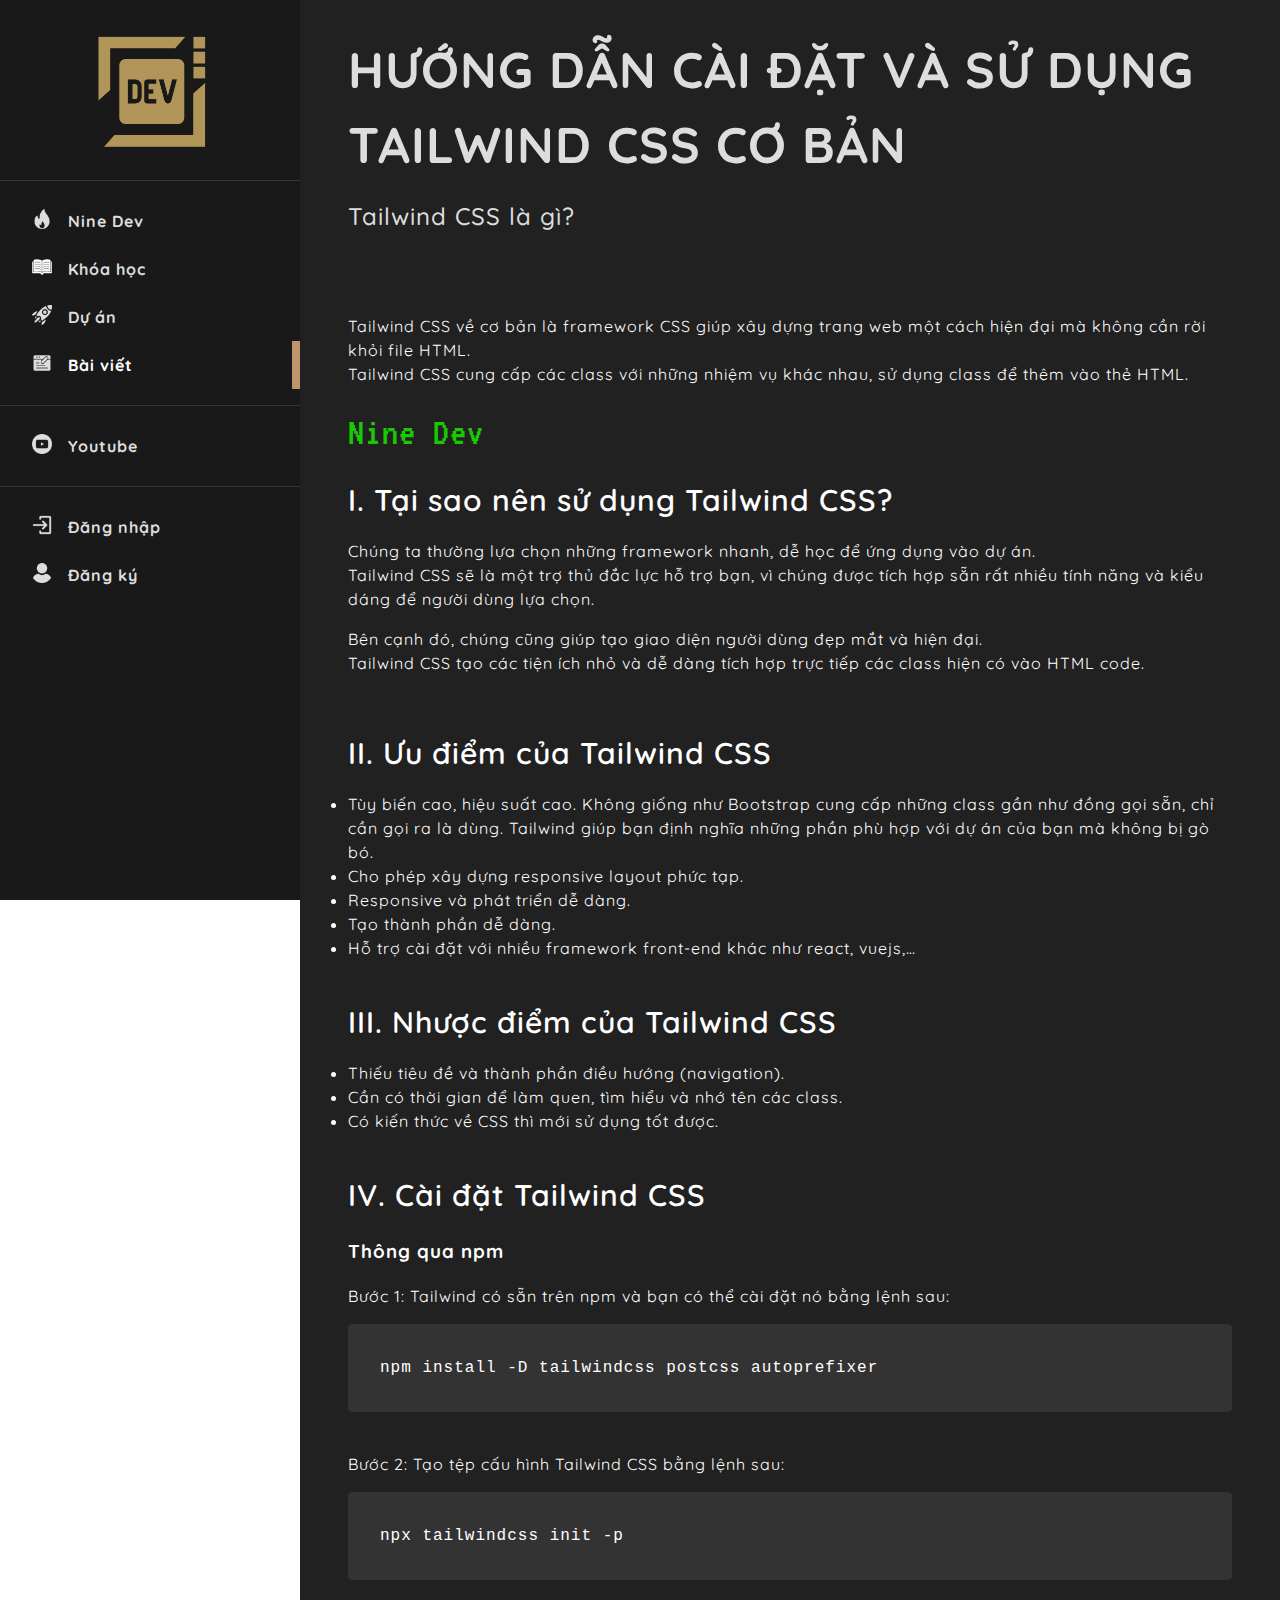
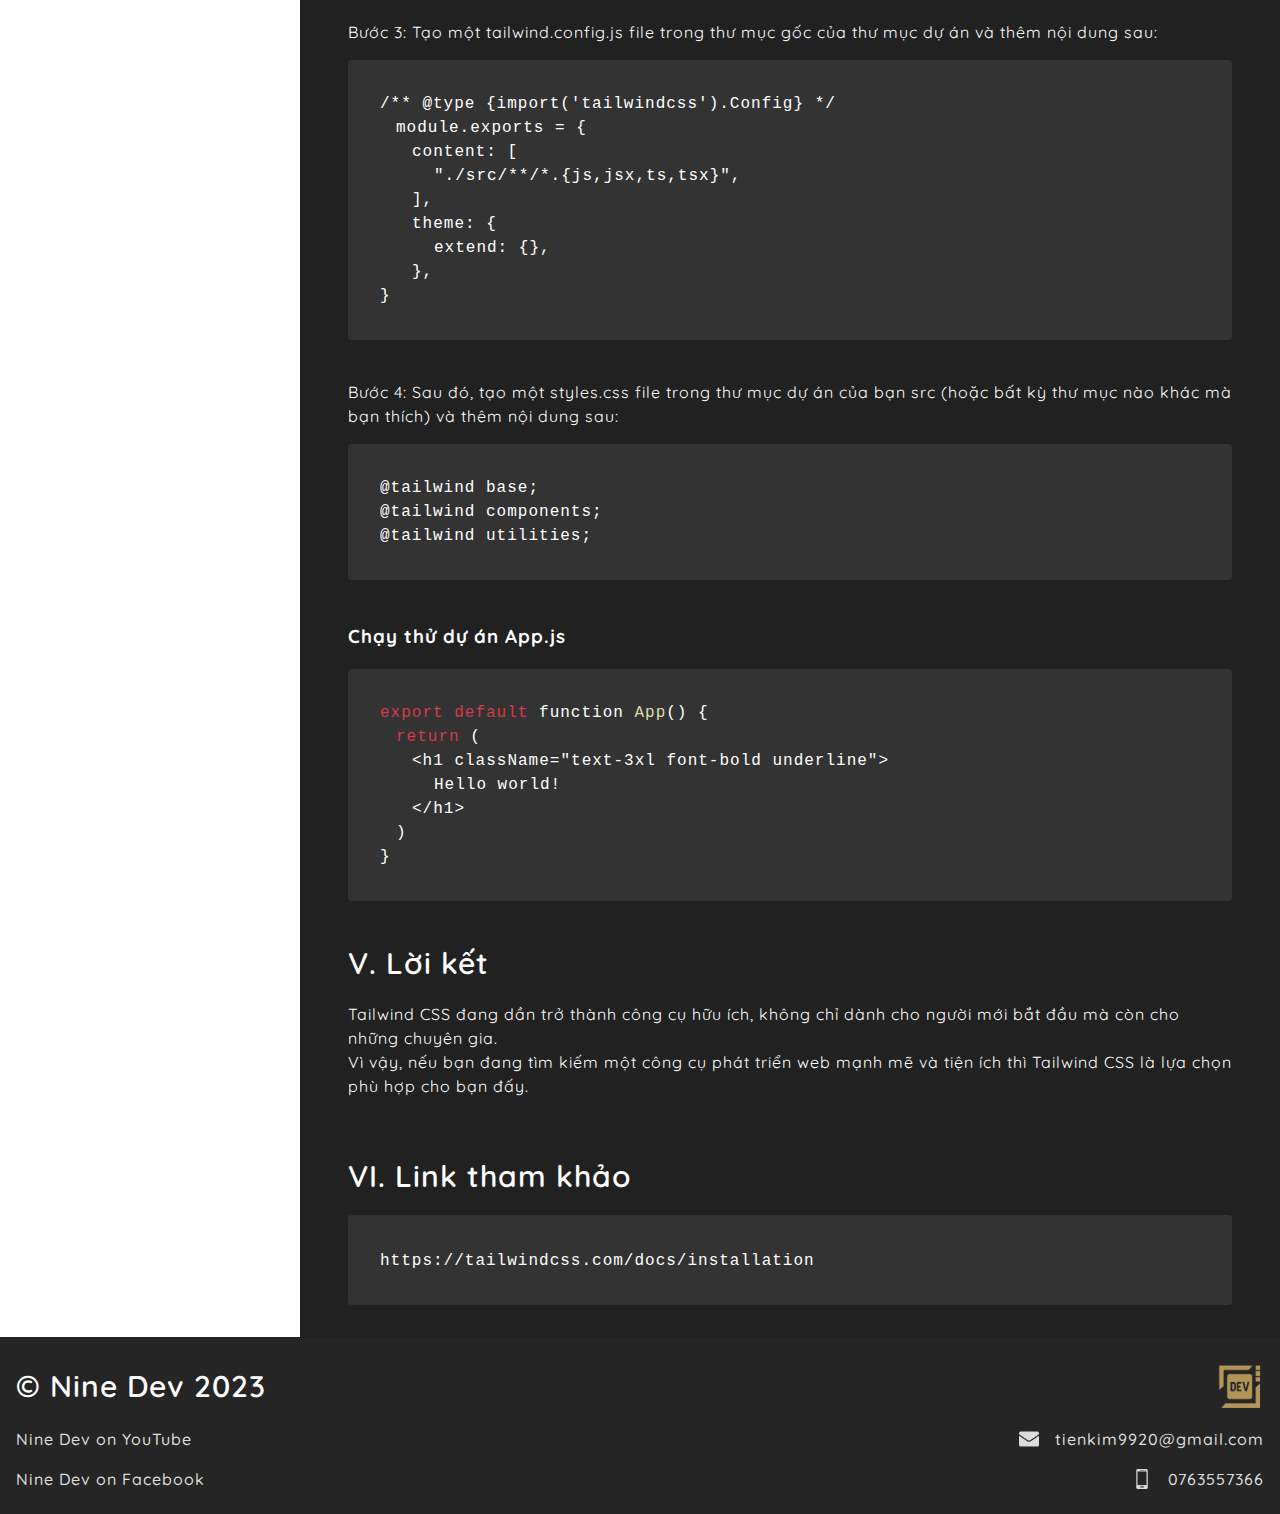
==== blogs/huong-dan-va-cai-dat-TAILWIND/index.html @ 5c7cef08 "tailwincss" ====
<!DOCTYPE html>
<html lang="en">

<head>
  <meta charset="UTF-8">
  <meta http-equiv="X-UA-Compatible" content="IE=edge">
  <meta name="viewport" content="width=device-width, initial-scale=1">
  </noscript>

  <!-- Nội dung cần phải thay đổi -->
  <title>useEffect là gì? Cách sử dụng useEffect trong React Hook</title>
  <link rel="canonical" href="https://ninedev.net/blogs/useeffect-la-gi" />
  <link rel="shortlink" href="https://ninedev.net/blogs/useeffect-la-gi" />
  <meta name="news_keywords"
    content="Học Lập Trình Trực Tuyến, useEffect là gì?, sử dụng useEffect trong React Hook, tìm hiểu về useEffect trong React Hook, tính chất của useEffect Hook" />
  <meta name="keywords"
    content="Học Lập Trình Trực Tuyến, useEffect là gì?, sử dụng useEffect trong React Hook, tìm hiểu về useEffect trong React Hook, tính chất của useEffect Hook" />
  <meta property="og:type" content="useEffect là gì? Cách sử dụng useEffect trong React Hook" />
  <meta property="og:url" content="https://ninedev.net/blogs/useeffect-la-gi" />
  <meta property="og:title" content="useEffect là gì? Cách sử dụng useEffect trong React Hook" />
  <meta name="description"
    content="Vòng đời của một Component trong React Hook còn được gọi là Life Cycle Hook là một phần rất quan trọng khi ta xây dụng component. Tuy nhiên, một functional component lại không thể làm việc với các Life Cycle một cách thông thường và useEffect Hooks được sinh ra để thực hiện việc này. Vây, useEffect là gì? Tại sao chúng ta lại nên sử dụng useEffect? Bài viết này sẽ giải đáp những thắc mắc trên giúp bạn!" />
  <meta name="og:description"
    content="Vòng đời của một Component trong React Hook còn được gọi là Life Cycle Hook là một phần rất quan trọng khi ta xây dụng component. Tuy nhiên, một functional component lại không thể làm việc với các Life Cycle một cách thông thường và useEffect Hooks được sinh ra để thực hiện việc này. Vây, useEffect là gì? Tại sao chúng ta lại nên sử dụng useEffect? Bài viết này sẽ giải đáp những thắc mắc trên giúp bạn!" />
  <!-- Nội dung cần phải thay đổi -->

  <meta property="og:site_name" content="Nine Dev - Phát Triển Tư Duy Lập Trình" />
  <meta property="og:image" content="https://ninedev.net/img/logo-share.jpg" />
  <meta property="og:image:url" content="https://ninedev.net/img/logo-share.jpg" />
  <meta property="og:image:type" content="website">
  <meta property="og:image:width" content="294" />
  <meta property="og:image:height" content="294" />
  <meta property="og:image:alt" content="https://ninedev.net/img/logo-share.jpg">
  <link rel="apple-touch-icon" sizes="180x180" href="/img/logo.png" />
  <link rel="icon" type="image/png" href="/img/logo.png" />
  <link rel="shortcut icon" href="https://ninedev.net/img/logo.png" type="image/x-icon">
  <link rel="stylesheet" href="/css/share.css">
  <link rel="stylesheet" href="/css/index.css">
  <link rel="stylesheet" href="/css/blogs.css">

  <!-- Google tag (gtag.js) -->
  <script async src="https://www.googletagmanager.com/gtag/js?id=G-44Y1HV8L61"></script>
  <script>
    window.dataLayer = window.dataLayer || [];
    function gtag() { dataLayer.push(arguments); }
    gtag('js', new Date());

    gtag('config', 'G-44Y1HV8L61');
  </script>
</head>
<style>
  .img {
    display: flex;
    justify-content: center;
    margin: 2rem 0;
  }

  .img img {
    width: 752px;
    height: 342px;


  }

  a {
    color: #551A8B;
  }
</style>

<body>
  <div class="wrapper-parent-ninedev">
    <div class="wrapper-header-laptop" id="wrapper-header-laptop">
      <div class="group-header-logo border-bottom">
        <a href="/" class="box-header-logo">
          <img class="img-header-logo" src="/img/logo.png" alt="Nine dev là nền tảng học lập trình trực tuyến">
        </a>
      </div>
      <div class="group-header-nav border-bottom">
        <a href="/" class="item-nav">
          <img class="img-item-nav" src="/img/fire-grey.png" />
          <div class="txt-item-nav">Nine Dev</div>
        </a>
        <a href="/all-course" class="item-nav">
          <img class="img-item-nav" src="/img/learn-white.png" />
          <div class="txt-item-nav">Khóa học</div>
        </a>
        <a href="/all-project" class="item-nav">
          <img class="img-item-nav" src="/img/start-up-grey.png" />
          <div class="txt-item-nav">Dự án</div>
        </a>
        <a href="/blogs" class="item-nav active">
          <img class="img-item-nav" src="/img/blogging.png" />
          <div class="txt-item-nav active">Bài viết</div>
        </a>
      </div>
      <div class="group-header-nav border-bottom">
        <a href="https://www.youtube.com/@ninedev99" target="_blank" class="item-nav">
          <img class="img-item-nav" src="/img/youtube-grey.png"
            alt="Truy cập vào channel youtube của Nine dev để có nhiều thông tin hơn" />
          <div class="txt-item-nav">Youtube</div>
        </a>
      </div>
      <div id="userInfo" class="group-header-nav">
        <a href="/login" class="item-nav">
          <img class="img-item-nav" src="/img/login-grey.png" alt="Đăng nhập để trở thành thành viên của Nine Dev" />
          <div class="txt-item-nav">Đăng nhập</div>
        </a>
        <a href="/signup" class="item-nav">
          <img class="img-item-nav" src="/img/user-grey.png" alt="Đăng ký để trở thành thành viên của Nine Dev" />
          <div class="txt-item-nav">Đăng ký</div>
        </a>
      </div>
    </div>
    <div class="wrapper-header-mobile">
      <div class="group-header-mobile">
        <div class="group-header-logo">
          <a href="/" class="box-header-logo">
            <img class="img-header-logo" src="/img/logo.png" alt="" alt="nestjs cơ bản">
          </a>
        </div>
        <div id="burger" class="burger">
          <div class="strip burger-strip-2">
            <div></div>
            <div></div>
            <div></div>
          </div>
        </div>
      </div>
    </div>
    <!-- Chỗ chỉnh sửa tiêu đề content nội dụng -->
    <div class="wrapper-body">
      <div class="group-body">
        <div class="box-body-intro">
          <div class="flex-1">
            <h1 class="title-body-main">HƯỚNG DẪN CÀI ĐẶT VÀ SỬ DỤNG TAILWIND CSS CƠ BẢN</h1>
            <h2 class="title-body-sub">Tailwind CSS là gì?</h2><br><br>
            <p style="color: #fff;">Tailwind CSS về cơ bản là framework CSS giúp xây dựng trang web một cách hiện đại mà không cần rời khỏi file HTML. <br> Tailwind CSS cung cấp các class với những nhiệm vụ khác nhau, sử dụng class để thêm vào thẻ HTML.</p>
          </div>
          <div class="flex-1 box-hello-intro">
            <div class="title-bg-intro">Nine Dev</div>
          </div>
        </div>
      </div>
      <div class="wrapper-blogs-text">
        <h2 style="margin-top: 1rem; font-weight: 600;">I. Tại sao nên sử dụng Tailwind CSS?</h2>
        <!-- Chỗ viết Content Nội Dung -->
        <p>Chúng ta thường lựa chọn những framework nhanh, dễ học để ứng dụng vào dự án. <br> Tailwind CSS sẽ là một trợ thủ đắc lực hỗ trợ bạn, vì chúng được tích hợp sẵn rất nhiều tính năng và kiểu dáng để người dùng lựa chọn.</p>
        <p>Bên cạnh đó, chúng cũng giúp tạo giao diện người dùng đẹp mắt và hiện đại. <br> Tailwind CSS tạo các tiện ích nhỏ và dễ dàng tích hợp trực tiếp các class hiện có vào HTML code.</p><br>
        <h2 style="margin-top: 1rem; font-weight: 600;">II. Ưu điểm của Tailwind CSS</h2>
        <li>Tùy biến cao, hiệu suất cao. Không giống như Bootstrap cung cấp những class gần như đồng gọi sẵn, chỉ cần gọi ra là dùng. Tailwind giúp bạn định nghĩa những phần phù hợp với dự án của bạn mà không bị gò bó.</li>
        <li>Cho phép xây dựng responsive layout phức tạp.</li>
        <li>Responsive và phát triển dễ dàng.</li>
        <li>Tạo thành phần dễ dàng.</li>
        <li>Hỗ trợ cài đặt với nhiều framework front-end khác như react, vuejs,…</li><br>
        <h2 style="margin-top: 1rem; font-weight: 600;">III. Nhược điểm của Tailwind CSS</h2>
        <li>Thiếu tiêu đề và thành phần điều hướng (navigation).</li>
        <li>Cần có thời gian để làm quen, tìm hiểu và nhớ tên các class.</li>
        <li>Có kiến thức về CSS thì mới sử dụng tốt được.</li><br>
        <h2 style="margin-top: 1rem; font-weight: 600;">IV. Cài đặt Tailwind CSS</h2>
        <h3>Thông qua npm</h3>
        <p>Bước 1: Tailwind có sẵn trên npm và bạn có thể cài đặt nó bằng lệnh sau:</p>
        <div class="wrapper-render-code">
            <code>
                <div class="">npm install -D tailwindcss postcss autoprefixer</div>
            </code>
        </div><br>
        <p>Bước 2: Tạo tệp cấu hình Tailwind CSS bằng lệnh sau:</p>
        <div class="wrapper-render-code">
            <code>
                <div class="">npx tailwindcss init -p</div>
            </code>
        </div><br>
        <p>Bước 3: Tạo một tailwind.config.js file trong thư mục gốc của thư mục dự án và thêm nội dung sau:</p>
        <div class="wrapper-render-code">
            <code>
                <div class="">/** @type {import('tailwindcss').Config} */</div>
                    <div class="pl-1">module.exports = {</div>
                        <div class="pl-2"> content: [</div>
                            <div class="pl-3">"./src/**/*.{js,jsx,ts,tsx}",</div>
                        <div class="pl-2">],</div>
                        <div class="pl-2">theme: {</div>
                            <div class="pl-3">extend: {},</div>
                        <div class="pl-2">},</div>
                        <div class="pl-2"></div>
                    <div class="">}</div>
            </code>
        </div><br>
        <p>Bước 4: Sau đó, tạo một styles.css file trong thư mục dự án của bạn src (hoặc bất kỳ thư mục nào khác mà bạn thích) và thêm nội dung sau:</p>
        <div class="wrapper-render-code">
            <code>
                <div class="">@tailwind base;</div>
                <div class="">@tailwind components;</div>
                <div class="">@tailwind utilities;</div>
            </code>
        </div><br>
        
        <h3>Chạy thử dự án App.js</h3>
        <div class="wrapper-render-code">
            <code>
                <div class=""><span class="keyword">export default</span> function <span class="function">App</span>() {</div>
                    <div class="pl-1"><span class="keyword">return</span> (</div>
                        <div class="pl-2">&lt;h1 className="text-3xl font-bold underline"&gt;</div>
                            <div class="pl-3">Hello world!</div>
                        <div class="pl-2">&lt;/h1&gt;</div>
                    <div class="pl-1">)</div>
                <div class="">}</div>
            </code>
        </div><br>
        <h2 style="margin-top: 1rem; font-weight: 600;">V. Lời kết</h2>
        <p>Tailwind CSS đang dần trở thành công cụ hữu ích, không chỉ dành cho người mới bắt đầu mà còn cho những chuyên gia. <br> Vì vậy, nếu bạn đang tìm kiếm một công cụ phát triển web mạnh mẽ và tiện ích thì Tailwind CSS là lựa chọn phù hợp cho bạn đấy.</p><br>
        <h2 style="margin-top: 1rem; font-weight: 600;">VI. Link tham khảo</h2>
        <div class="wrapper-render-code">
            <code>
                <a style="color: #fff;" href="https://tailwindcss.com/docs/installation" target="_blank">https://tailwindcss.com/docs/installation</a>

            </code>
        </div>
    </div>  
    </div>
  </div>
  <div class="wrapper-footer-ninedev">
    <div class="group-footer-ninedev">
      <div class="box-footer">
        <div class="title-footer">© Nine Dev 2023</div>
        <div class="d-flex align-items-center">
          <img class="img-footer-ninedev" src="/img/logo.png" />
        </div>
      </div>
      <div class="box-footer">
        <div class="txt-footer">Nine Dev on YouTube</div>
        <div class="d-flex align-items-center cl-1">
          <img class="img-footer" src="/img/email-grey.png" />
          <div class="txt-footer">tienkim9920@gmail.com</div>
        </div>
      </div>
      <div class="box-footer">
        <div class="txt-footer">Nine Dev on Facebook</div>
        <div class="d-flex align-items-center cl-1">
          <img class="img-footer" src="/img/smartphone-grey.png" />
          <div class="txt-footer">0763557366</div>
        </div>
      </div>
    </div>
  </div>

  <script src="/logic/navbar.js"></script>
</body>

</html>
---- css/share.css ----
@import url("https://fonts.googleapis.com/css2?&family=VT323&family=Quicksand:wght@300;400;500;600;700&display=swap");

html {
  scroll-behavior: smooth;
}

body {
  font-family: "Quicksand", sans-serif;
  margin: 0;
  padding: 0;
  box-sizing: border-box;
  letter-spacing: 1px;
  line-height: 1.5;
}

/* Input */
input {
  font-family: "Quicksand", sans-serif;
  color: #ddd;
}
::-webkit-input-placeholder {
  font-family: "Quicksand", sans-serif;
}
:-moz-placeholder {
  font-family: "Quicksand", sans-serif;
}
::-moz-placeholder {
  font-family: "Quicksand", sans-serif;
}
:-ms-input-placeholder {
  font-family: "Quicksand", sans-serif;
}

/* Input */
textarea {
  font-family: "Quicksand", sans-serif;
}
::-webkit-input-placeholder {
  font-family: "Quicksand", sans-serif;
}
:-moz-placeholder {
  font-family: "Quicksand", sans-serif;
}
::-moz-placeholder {
  font-family: "Quicksand", sans-serif;
}
:-ms-input-placeholder {
  font-family: "Quicksand", sans-serif;
}

/* Scroll */
::-webkit-scrollbar {
  width: 4px;
}
::-webkit-scrollbar-track {
  background: #bebebe;
}
::-webkit-scrollbar-thumb {
  background: #808080;
}
::-webkit-scrollbar-thumb:hover {
  background: #808080;
}

h1 {
  margin: 0 0 1rem;
  font-weight: 700;
  font-size: 60px;
}

h2 {
  margin: 0 0 1rem;
  font-weight: 500;
  font-size: 30px;
}

.d-flex {
  display: flex;
}

.justify-content-center {
  justify-content: center;
}

.justify-content-between {
  justify-content: space-between;
}

.flex-1 {
  flex: 1;
}

.align-items-center {
  align-items: center;
}

.cl-1 {
  column-gap: 1rem;
}

.text-yellow {
  color: rgb(213, 213, 2);
}

.text-green {
  color: #1bc804;
}

.text-blue {
  color: #0303c1;
}

.text-red {
  color: #cd0303;
}

.text-center {
  text-align: center;
}

.keyword {
  color: #d73a49;
}

.function {
  color: #DCDCAA;
}

.string {
  color: #CE9178;
}

.variable {
  color: #4FC1FF;
}
.comment{
  color: #4c566a;
}
.pl-1 {
  padding-left: 16px;
}

.pl-2 {
  padding-left: 32px;
}
.pl-3 {
  padding-left: 54px;
}
.pl-4 {
  padding-left: 78px;
}
.pl-5 {
  padding-left: 98px;
}
.pl-6 {
  padding-left: 138px;
}
.pl-7 {
  padding-left: 158px;
}

.btn-main {
  padding: 0.8rem 3rem;
  background: #bf946a;
  cursor: pointer;
  color: #fff;
  border-radius: 2px;
  transition: 0.3s all ease-in-out;
  text-decoration: none;
  display: flex;
  justify-content: center;
  align-items: center;
}

.btn-main:hover {
  background: #957352;
}

.btn-video-play {
  display: flex;
  justify-content: center;
  align-items: center;
  width: 90px;
  height: 35px;
  color: #ddd;
  background: #c4304d;
  font-size: 14px;
  font-weight: 600;
  border-radius: 4px;
  cursor: pointer;
  text-decoration: none;
}

.btn-video-play:hover {
  background: #a82b44;
}

.btn-view-lesson {
  display: flex;
  justify-content: center;
  align-items: center;
  width: 90px;
  height: 35px;
  color: #fff;
  background: #5CA898;
  font-size: 14px;
  font-weight: 600;
  border-radius: 4px;
  cursor: pointer;
  text-decoration: none;
}

.pointer {
  cursor: pointer;
}

.btn-view-lesson:hover {
  background: #4f8a7e;
}

.d-block {
  display: block !important;
}

.d-none {
  display: none !important;
}

.mt-1 {
  margin-top: 1rem;
}

.mt-2 {
  margin-top: 2rem;
}

.error-input {
  color: #a80e0e;
}

.icon-spin-mobile-number {
  animation-name: spin;
  animation-duration: 4000ms;
  animation-iteration-count: infinite;
  animation-timing-function: linear;
}

.box-modal {
  color: #fff;
  padding: 0.8rem 1.5rem;
  width: fit-content;
  border-radius: 2px;
  font-size: 14px;
}

.box-modal.success {
  background: #5ca898;
}

.box-modal.error {
  background: #c4304d;
}

/* Toast */
.toast {
  position: fixed;
  top: 5rem;
  right: 3rem;
  opacity: 0;
  transform: translateX(60px);
  visibility: hidden;
  transition: all 0.5s ease-in-out;
}

.toast.active {
  opacity: 1;
  transform: translateX(0px);
  visibility: visible;
}

/* Loading */
.spin-loading {
  width: 100px;
  height: 100px;
  background-color: #ddd;
  animation-name: spin;
  animation-duration: 5000ms;
  animation-iteration-count: infinite;
  animation-timing-function: linear;
}

@keyframes spin {
  from {
    transform: rotate(0deg);
  }
  to {
    transform: rotate(360deg);
  }
}

.wrapper-loading {
  height: 100vh;
  display: flex;
  justify-content: center;
  align-items: center;
  margin: auto;
  color: #ddd;
}

.sk-folding-cube {
  margin: 20px auto;
  width: 40px;
  height: 40px;
  position: relative;
  -webkit-transform: rotateZ(45deg);
  transform: rotateZ(45deg);
}

.sk-folding-cube .sk-cube {
  float: left;
  width: 50%;
  height: 50%;
  position: relative;
  -webkit-transform: scale(1.1);
  -ms-transform: scale(1.1);
  transform: scale(1.1);
}

.sk-folding-cube .sk-cube:before {
  content: "";
  position: absolute;
  top: 0;
  left: 0;
  width: 100%;
  height: 100%;
  background-color: #ddd;
  -webkit-animation: sk-foldCubeAngle 2.4s infinite linear both;
  animation: sk-foldCubeAngle 2.4s infinite linear both;
  -webkit-transform-origin: 100% 100%;
  -ms-transform-origin: 100% 100%;
  transform-origin: 100% 100%;
}

.sk-folding-cube .sk-cube2 {
  -webkit-transform: scale(1.1) rotateZ(90deg);
  transform: scale(1.1) rotateZ(90deg);
}

.sk-folding-cube .sk-cube3 {
  -webkit-transform: scale(1.1) rotateZ(180deg);
  transform: scale(1.1) rotateZ(180deg);
}

.sk-folding-cube .sk-cube4 {
  -webkit-transform: scale(1.1) rotateZ(270deg);
  transform: scale(1.1) rotateZ(270deg);
}

.sk-folding-cube .sk-cube2:before {
  -webkit-animation-delay: 0.3s;
  animation-delay: 0.3s;
}

.sk-folding-cube .sk-cube3:before {
  -webkit-animation-delay: 0.6s;
  animation-delay: 0.6s;
}

.sk-folding-cube .sk-cube4:before {
  -webkit-animation-delay: 0.9s;
  animation-delay: 0.9s;
}

@-webkit-keyframes sk-foldCubeAngle {
  0%,
  10% {
    -webkit-transform: perspective(140px) rotateX(-180deg);
    transform: perspective(140px) rotateX(-180deg);
    opacity: 0;
  }
  25%,
  75% {
    -webkit-transform: perspective(140px) rotateX(0deg);
    transform: perspective(140px) rotateX(0deg);
    opacity: 1;
  }
  90%,
  100% {
    -webkit-transform: perspective(140px) rotateY(180deg);
    transform: perspective(140px) rotateY(180deg);
    opacity: 0;
  }
}

@keyframes sk-foldCubeAngle {
  0%,
  10% {
    -webkit-transform: perspective(140px) rotateX(-180deg);
    transform: perspective(140px) rotateX(-180deg);
    opacity: 0;
  }
  25%,
  75% {
    -webkit-transform: perspective(140px) rotateX(0deg);
    transform: perspective(140px) rotateX(0deg);
    opacity: 1;
  }
  90%,
  100% {
    -webkit-transform: perspective(140px) rotateY(180deg);
    transform: perspective(140px) rotateY(180deg);
    opacity: 0;
  }
}
---- css/index.css ----
a {
  text-decoration: none;
}

code {
  font-size: 16px;
}

.wrapper-render-code {
  background: #333;
  padding: 2rem;
  border-radius: 4px;
}

.wrapper-parent-ninedev {
  display: flex;
}

.wrapper-header-mobile {
  background: #191919;
  position: fixed;
  width: 100%;
  display: none;
  z-index: 1;
}

.wrapper-header-laptop {
  height: 100vh;
  max-width: 300px;
  background: #191919;
  position: fixed;
  min-width: 300px;
  color: #ddd;
  z-index: 1;
}

.wrapper-body {
  margin-left: auto;
  width: calc(100% - 300px);
  background: #212121;
}

.wrapper-body.home {
  height: 100vh;
}

.wrapper-body.fullheight {
  height: 100vh;
}

.wrapper-body .group-body {
  padding: 2rem 3rem;
}

.group-body .box-body-intro {
  display: flex;
  align-items: center;
  /* margin-bottom: 2rem; */
}

.box-body-intro .title-body-main {
  color: #ddd;
  font-weight: 700;
  font-size: 50px;
}

.box-body-intro .title-body-sub {
  color: #ddd;
  font-weight: 500;
  font-size: 24px;
}

.box-body-intro .box-hello-intro {
  display: flex;
  justify-content: center;
}

.box-body-intro .title-bg-intro {
  color: #1bc804;
  font-size: 60px;
  font-family: "VT323", monospace;
}

.group-body .box-body-content {
  width: 80%;
  margin: auto;
  display: flex;
  align-items: center;
  justify-content: space-between;
  padding-top: 5rem;
}

.box-body-content .item-body-content {
  display: flex;
  flex-direction: column;
  align-items: center;
  row-gap: 1.5rem;
}

.txt-item-body-content {
  color: #ddd;
  font-size: 18px;
}

.item-body-content .img-item-body-content {
  width: 100px;
  height: 100px;
}

.group-body .box-body-personal {
  width: 80%;
  margin: auto;
  padding-top: 5rem;
}

.wrapper-header-laptop .group-header-logo {
  height: 180px;
  display: flex;
  justify-content: center;
  align-items: center;
}

.group-header-logo.border-bottom {
  border-bottom: 1px solid #353535;
}

.box-header-logo {
  width: 130px;
  height: 130px;
}

.box-header-logo .img-header-logo {
  width: 100%;
  height: 100%;
}

.wrapper-header-laptop .group-header-nav {
  padding: 1rem 0;
  display: flex;
  flex-direction: column;
}

.group-header-nav.border-bottom {
  border-bottom: 1px solid #353535;
}

.group-header-nav .item-nav {
  padding: 0.75rem 0 0.75rem 2rem;
  font-weight: 500;
  cursor: pointer;
  display: flex;
  column-gap: 1rem;
  transition: all 0.3s ease-in-out;
  border-right: 0px solid transparent;
  text-decoration: none;
}

.item-nav.active {
  border-right: 8px solid #bf946a;
}

.item-nav:hover {
  border-right: 8px solid #bf946a;
}

.item-nav:hover .txt-item-nav {
  color: #fff;
}

.item-nav:hover .img-item-nav {
  filter: brightness(0) invert(1);
}

.item-nav .img-item-nav {
  width: 20px;
  height: 20px;
}

.item-nav .txt-item-nav {
  font-weight: 700;
  color: #ddd;
}

.item-nav .txt-item-nav.active {
  color: #fff;
}

.wrapper-footer-ninedev {
  width: 100%;
  position: relative;
  z-index: 2;
  background: #252525;
}

.wrapper-footer-ninedev .group-footer-ninedev {
  padding: 1.5rem 1rem;
  max-width: 1280px;
  margin: auto;
  display: flex;
  flex-direction: column;
  row-gap: 1rem;
}

.group-footer-ninedev .box-footer {
  display: flex;
  align-items: center;
  justify-content: space-between;
}

.box-footer .title-footer {
  font-size: 30px;
  color: #fff;
  font-weight: 600;
}

.box-footer .txt-footer {
  color: #ddd;
  cursor: pointer;
  font-weight: 500;
}

.box-footer .img-footer {
  width: 20px;
  height: 20px;
}

.box-footer .img-footer-ninedev {
  width: 50px;
  height: 50px;
}

.box-body-personal .group-body-personal {
  display: flex;
  justify-content: center;
  padding-top: 2rem;
}

@media screen and (max-width: 1280px) {
  .wrapper-body .group-body {
    padding: 2rem 3rem 0;
  }

  .wrapper-body.home {
    height: auto;
  }

  .group-body .box-body-personal {
    width: 100%;
  }

  .group-body .box-body-content {
    width: 100%;
  }

  .group-body .box-body-intro {
    flex-direction: column;
    align-items: self-start;
    /* row-gap: 1.5rem; */
  }

  .box-body-intro .title-bg-intro {
    font-size: 40px;
  }

  .item-body-content .img-item-body-content {
    width: 75px;
    height: 75px;
  }

  .box-body-personal .group-body-personal {
    padding-top: 4rem;
  }
}

@media screen and (max-width: 768px) {
  .wrapper-body {
    width: 100%;
    background: #212121;
  }

  .wrapper-body .group-body {
    padding: 7rem 2rem 0rem 2rem;
  }

  .group-body .box-body-personal {
    padding-top: 3rem;
  }

  .group-body .box-body-content {
    padding-top: 3rem;
  }

  .box-body-personal .group-body-personal {
    padding-top: 3rem;
  }

  /* Navbar Mobile Responsive */
  .wrapper-header-laptop {
    opacity: 0;
    transform: translateX(-300px);
    visibility: hidden;
    z-index: 3;
    transition: all 0.3s ease-in-out;
  }

  .wrapper-header-laptop.active {
    opacity: 1;
    transform: translateX(0px);
    visibility: visible;
  }

  .wrapper-header-mobile {
    display: block;
    width: 100%;
  }

  .wrapper-header-mobile .group-header-mobile {
    display: flex;
    justify-content: space-between;
    align-items: center;
    padding: 0.5rem 3rem;
  }

  .wrapper-header-mobile .group-header-logo {
    height: auto;
    display: flex;
    justify-content: center;
    align-items: center;
  }

  .wrapper-header-mobile .box-header-logo {
    width: 60px;
    height: 60px;
  }

  .background-wrapper {
    width: 100%;
    height: 100%;
    background: rgb(53, 53, 53, 0.6);
    position: absolute;
    top: 0;
    bottom: 0;
    z-index: 1;
    display: none;
  }

  .background-wrapper.active {
    display: block;
  }

  /* Navbar Mobile */
  .burger {
    width: 30px;
    height: 30px;
    border-radius: 10px;
    cursor: pointer;
    display: flex;
    justify-content: center;
    align-items: center;
    padding: 5px;
    transition: all 0.5s ease;
  }

  .burger-strip {
    transition: all 0.5s ease;
  }

  .strip div {
    height: 3px;
    background: #ddd;
    margin: 7px;
    transition: all 0.55s cubic-bezier(0.075, 0.82, 0.165, 1);
    width: 30px;
  }

  .burger.active .strip div {
    background: white;
  }

  .burger.active .burger-strip-2 div:first-child {
    transform: translateY(7px) rotate(45deg);
  }

  .burger.active .burger-strip-2 div:nth-child(2) {
    opacity: 0;
  }

  .burger.active .burger-strip-2 div:last-child {
    transform: translateY(-13px) rotate(-45deg);
  }
}

@media screen and (max-width: 600px) {
  .item-body-content .img-item-body-content {
    width: 50px;
    height: 50px;
  }

  .box-body-intro .title-body-main {
    font-size: 30px;
  }

  .group-body .box-body-intro {
    margin-bottom: 1rem;
  }

  .box-body-intro .title-body-sub {
    font-size: 16px;
  }

  .group-body .box-body-content {
    justify-content: space-between;
    column-gap: 1rem;
  }

  .group-footer-ninedev .box-footer {
    flex-direction: column-reverse;
    row-gap: 1.5rem;
  }
}
---- css/blogs.css ----
.wrapper-blogs-intro {
  background-image: url(../img/intro-nestjs.webp);
  height: 100vh;
}

.wrapper-blogs-reactjs {
  background-image: url(../img/intro-reactjs.webp);
  height: 100vh;
}

.wrapper-blogs-chieusinh {
  height: 100vh;
  display: flex;
  flex-direction: column;
  justify-content: space-between;
}

.group-showMore {
  display: flex;
  justify-content: center;
  padding-bottom: 2rem;
  position: relative;
}

.effect-showMore {
  animation: MoveUpDown 1s linear infinite;
  position: absolute;
  left: 50%;
  top: -1.75rem;
  transform: translate(-50%, -50%);
  cursor: pointer;
}

.group-blogs-intro-content {
  height: calc(100vh - 373px);
  display: flex;
  align-items: center;
  padding: 0 3rem;
  color: #fff;
  width: 500px;
}

.group-blogs-intro-content-update {
  height: calc(100vh - 373px);
  display: flex;
  align-items: center;
  padding: 0 3rem;
  color: #fff;
  column-gap: 1rem;
}

.group-blogs-intro-content-update .intro-content-text {
  flex: 1;
}

.group-blogs-intro-content-update .intro-content-image {
  flex: 1;
  background-image: url(../../img/intro-chieusinh.webp);
  width: 100%;
  height: 400px;
  background-repeat: no-repeat;
  background-size: contain;
}

.wrapper-blogs-reason {
  padding: 2rem 3rem;
  color: #fff;
}

.wrapper-blogs-text {
  padding: 0 3rem 2rem;
  color: #fff;
}

@media only screen and (max-width: 1280px) {
  .group-showMore {
    display: none;
  }
}

@media only screen and (max-width: 1024px) {
  .wrapper-blogs-intro {
    background-image: none;
  }
  .wrapper-blogs-reactjs {
    background-image: none;
  }
  .group-blogs-intro-content {
    width: fit-content;
    height: 100%;
    align-items: start;
  }

  .group-blogs-intro-content-update {
    flex-direction: column-reverse;
    height: auto;
  }

  .group-blogs-intro-content-update .intro-content-image {
    flex: auto;
  }

  .wrapper-blogs-chieusinh {
    height: auto;
  }
}

@media only screen and (max-width: 768px) {
  .wrapper-blogs-reason {
    padding: 2rem;
  }
  .wrapper-blogs-text {
    padding: 0 2rem 2rem;
  }

  .group-blogs-intro-content {
    padding: 0 2rem;
  }

  .group-blogs-intro-content-update {
    padding: 0 2rem;
  }

  .group-blogs-intro-content-update .intro-content-image {
    height: 250px;
  }
}

@keyframes MoveUpDown {
  0%, 100% {
    bottom: 0;
  }
  50% {
    bottom: 20px;
  }
}
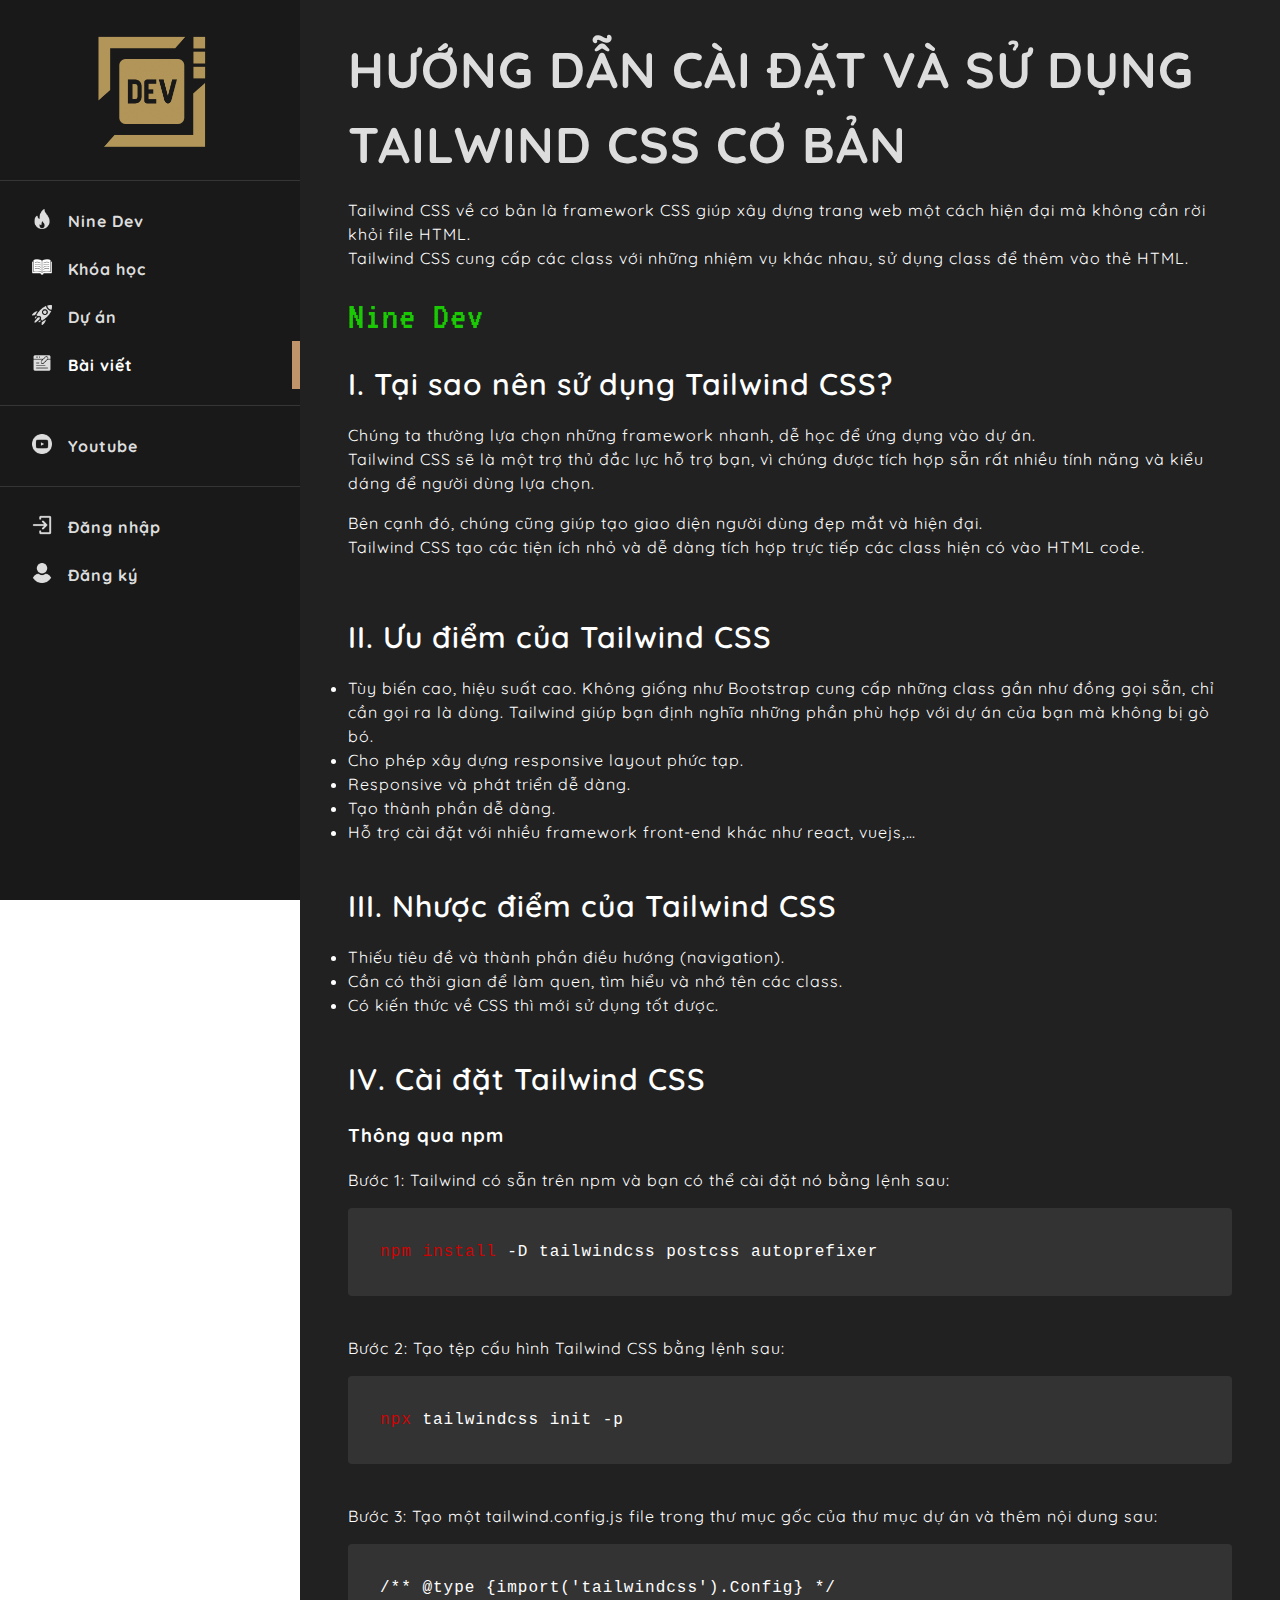
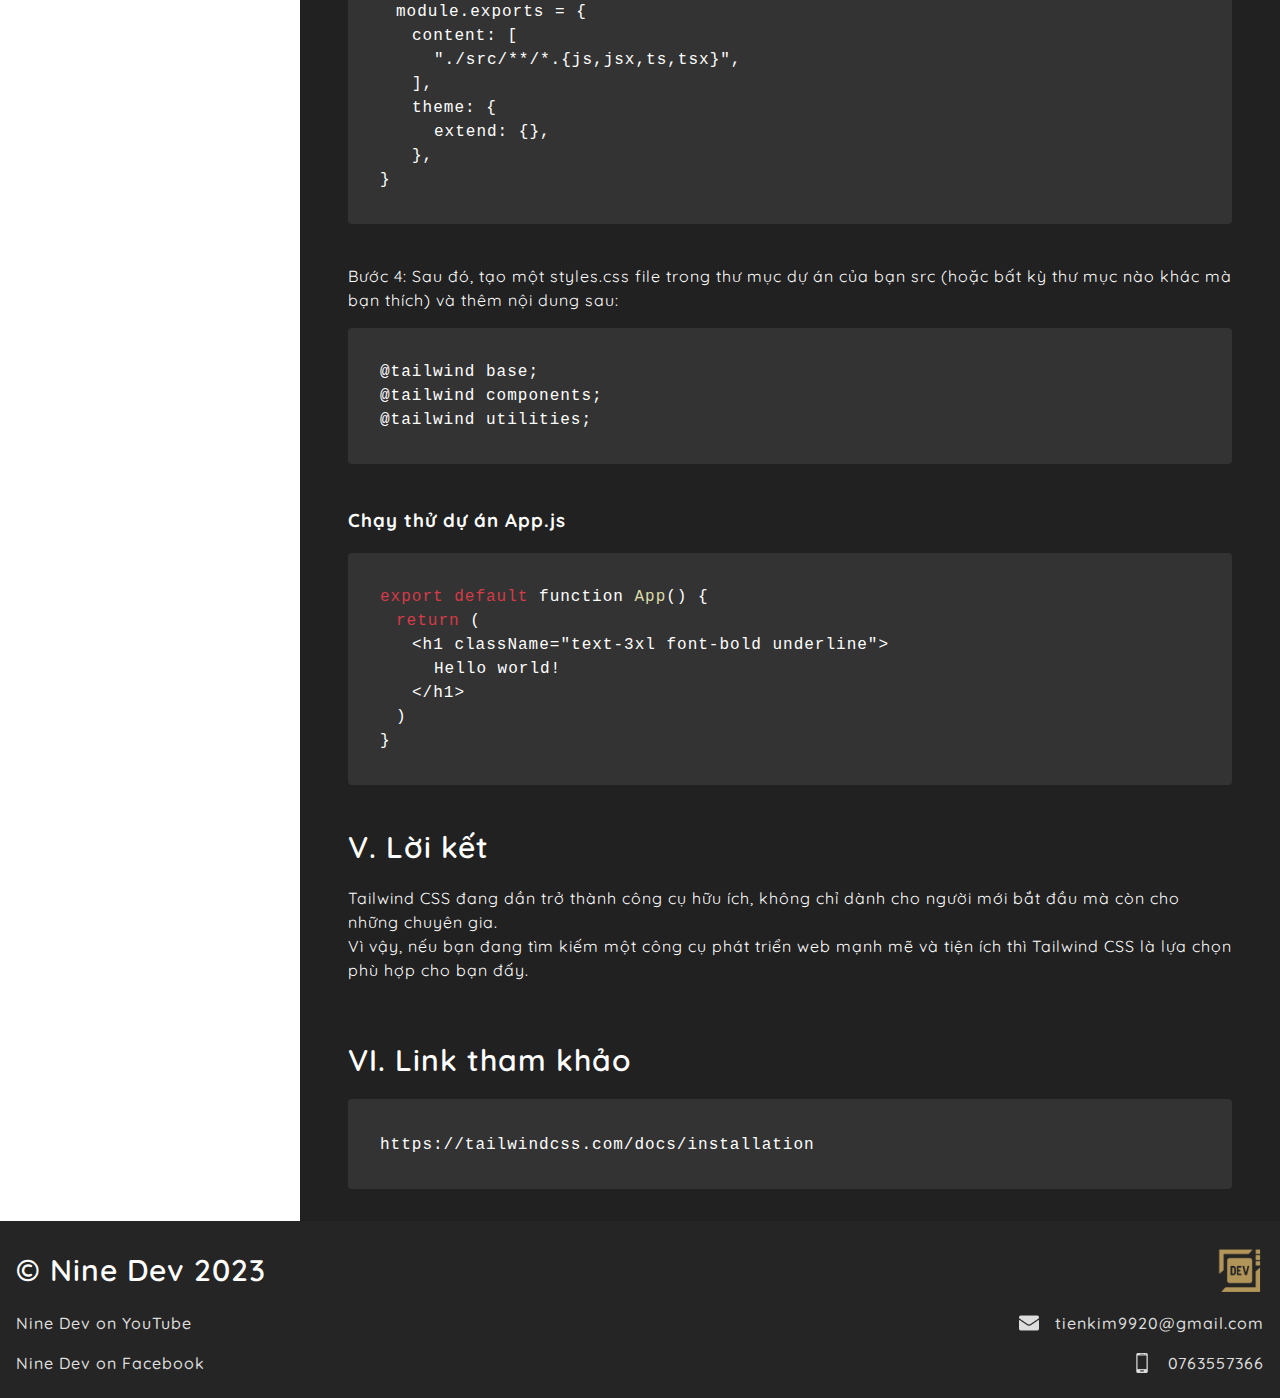
==== commit 5961ada7: "fix loi" ====
--- a/blogs/huong-dan-va-cai-dat-TAILWIND/index.html
+++ b/blogs/huong-dan-va-cai-dat-TAILWIND/index.html
@@ -8,20 +8,22 @@
   </noscript>
 
   <!-- Nội dung cần phải thay đổi -->
-  <title>useEffect là gì? Cách sử dụng useEffect trong React Hook</title>
-  <link rel="canonical" href="https://ninedev.net/blogs/useeffect-la-gi" />
-  <link rel="shortlink" href="https://ninedev.net/blogs/useeffect-la-gi" />
+  <title>HƯỚNG DẪN CÀI ĐẶT VÀ SỬ DỤNG TAILWIND CSS CƠ BẢN</title>
+  <link rel="canonical" href="https://ninedev.net/blogs/huong-dan-va-cai-dat-TAILWIND" />
+  <link rel="shortlink" href="https://ninedev.net/blogs/huong-dan-va-cai-dat-TAILWIND" />
   <meta name="news_keywords"
-    content="Học Lập Trình Trực Tuyến, useEffect là gì?, sử dụng useEffect trong React Hook, tìm hiểu về useEffect trong React Hook, tính chất của useEffect Hook" />
+    content="Học Lập Trình Trực Tuyến, HƯỚNG DẪN CÀI ĐẶT VÀ SỬ DỤNG TAILWIND CSS CƠ BẢN" />
   <meta name="keywords"
-    content="Học Lập Trình Trực Tuyến, useEffect là gì?, sử dụng useEffect trong React Hook, tìm hiểu về useEffect trong React Hook, tính chất của useEffect Hook" />
-  <meta property="og:type" content="useEffect là gì? Cách sử dụng useEffect trong React Hook" />
-  <meta property="og:url" content="https://ninedev.net/blogs/useeffect-la-gi" />
-  <meta property="og:title" content="useEffect là gì? Cách sử dụng useEffect trong React Hook" />
+    content="Học Lập Trình Trực Tuyến, HƯỚNG DẪN CÀI ĐẶT VÀ SỬ DỤNG TAILWIND CSS CƠ BẢN" />
+  <meta property="og:type" content="HƯỚNG DẪN CÀI ĐẶT VÀ SỬ DỤNG TAILWIND CSS CƠ BẢN" />
+  <meta property="og:url" content="https://ninedev.net/blogs/huong-dan-va-cai-dat-TAILWIND" />
+  <meta property="og:title" content="HƯỚNG DẪN CÀI ĐẶT VÀ SỬ DỤNG TAILWIND CSS CƠ BẢNk" />
   <meta name="description"
-    content="Vòng đời của một Component trong React Hook còn được gọi là Life Cycle Hook là một phần rất quan trọng khi ta xây dụng component. Tuy nhiên, một functional component lại không thể làm việc với các Life Cycle một cách thông thường và useEffect Hooks được sinh ra để thực hiện việc này. Vây, useEffect là gì? Tại sao chúng ta lại nên sử dụng useEffect? Bài viết này sẽ giải đáp những thắc mắc trên giúp bạn!" />
+    content="Tailwind CSS về cơ bản là framework CSS giúp xây dựng trang web một cách hiện đại mà không cần rời khỏi file HTML.
+    Tailwind CSS cung cấp các class với những nhiệm vụ khác nhau, sử dụng class để thêm vào thẻ HTML." />
   <meta name="og:description"
-    content="Vòng đời của một Component trong React Hook còn được gọi là Life Cycle Hook là một phần rất quan trọng khi ta xây dụng component. Tuy nhiên, một functional component lại không thể làm việc với các Life Cycle một cách thông thường và useEffect Hooks được sinh ra để thực hiện việc này. Vây, useEffect là gì? Tại sao chúng ta lại nên sử dụng useEffect? Bài viết này sẽ giải đáp những thắc mắc trên giúp bạn!" />
+    content="Tailwind CSS về cơ bản là framework CSS giúp xây dựng trang web một cách hiện đại mà không cần rời khỏi file HTML.
+    Tailwind CSS cung cấp các class với những nhiệm vụ khác nhau, sử dụng class để thêm vào thẻ HTML." />
   <!-- Nội dung cần phải thay đổi -->
 
   <meta property="og:site_name" content="Nine Dev - Phát Triển Tư Duy Lập Trình" />
@@ -133,7 +135,7 @@
         <div class="box-body-intro">
           <div class="flex-1">
             <h1 class="title-body-main">HƯỚNG DẪN CÀI ĐẶT VÀ SỬ DỤNG TAILWIND CSS CƠ BẢN</h1>
-            <h2 class="title-body-sub">Tailwind CSS là gì?</h2><br><br>
+            <!-- <h1 class="title-body-sub">Tailwind CSS là gì?</h1><br><br> -->
             <p style="color: #fff;">Tailwind CSS về cơ bản là framework CSS giúp xây dựng trang web một cách hiện đại mà không cần rời khỏi file HTML. <br> Tailwind CSS cung cấp các class với những nhiệm vụ khác nhau, sử dụng class để thêm vào thẻ HTML.</p>
           </div>
           <div class="flex-1 box-hello-intro">
@@ -161,13 +163,13 @@
         <p>Bước 1: Tailwind có sẵn trên npm và bạn có thể cài đặt nó bằng lệnh sau:</p>
         <div class="wrapper-render-code">
             <code>
-                <div class="">npm install -D tailwindcss postcss autoprefixer</div>
+                <div class=""><span class="text-red">npm install</span> -D tailwindcss postcss autoprefixer</div>
             </code>
         </div><br>
         <p>Bước 2: Tạo tệp cấu hình Tailwind CSS bằng lệnh sau:</p>
         <div class="wrapper-render-code">
             <code>
-                <div class="">npx tailwindcss init -p</div>
+                <div class=""><span class="text-red">npx</span> tailwindcss init -p</div>
             </code>
         </div><br>
         <p>Bước 3: Tạo một tailwind.config.js file trong thư mục gốc của thư mục dự án và thêm nội dung sau:</p>
